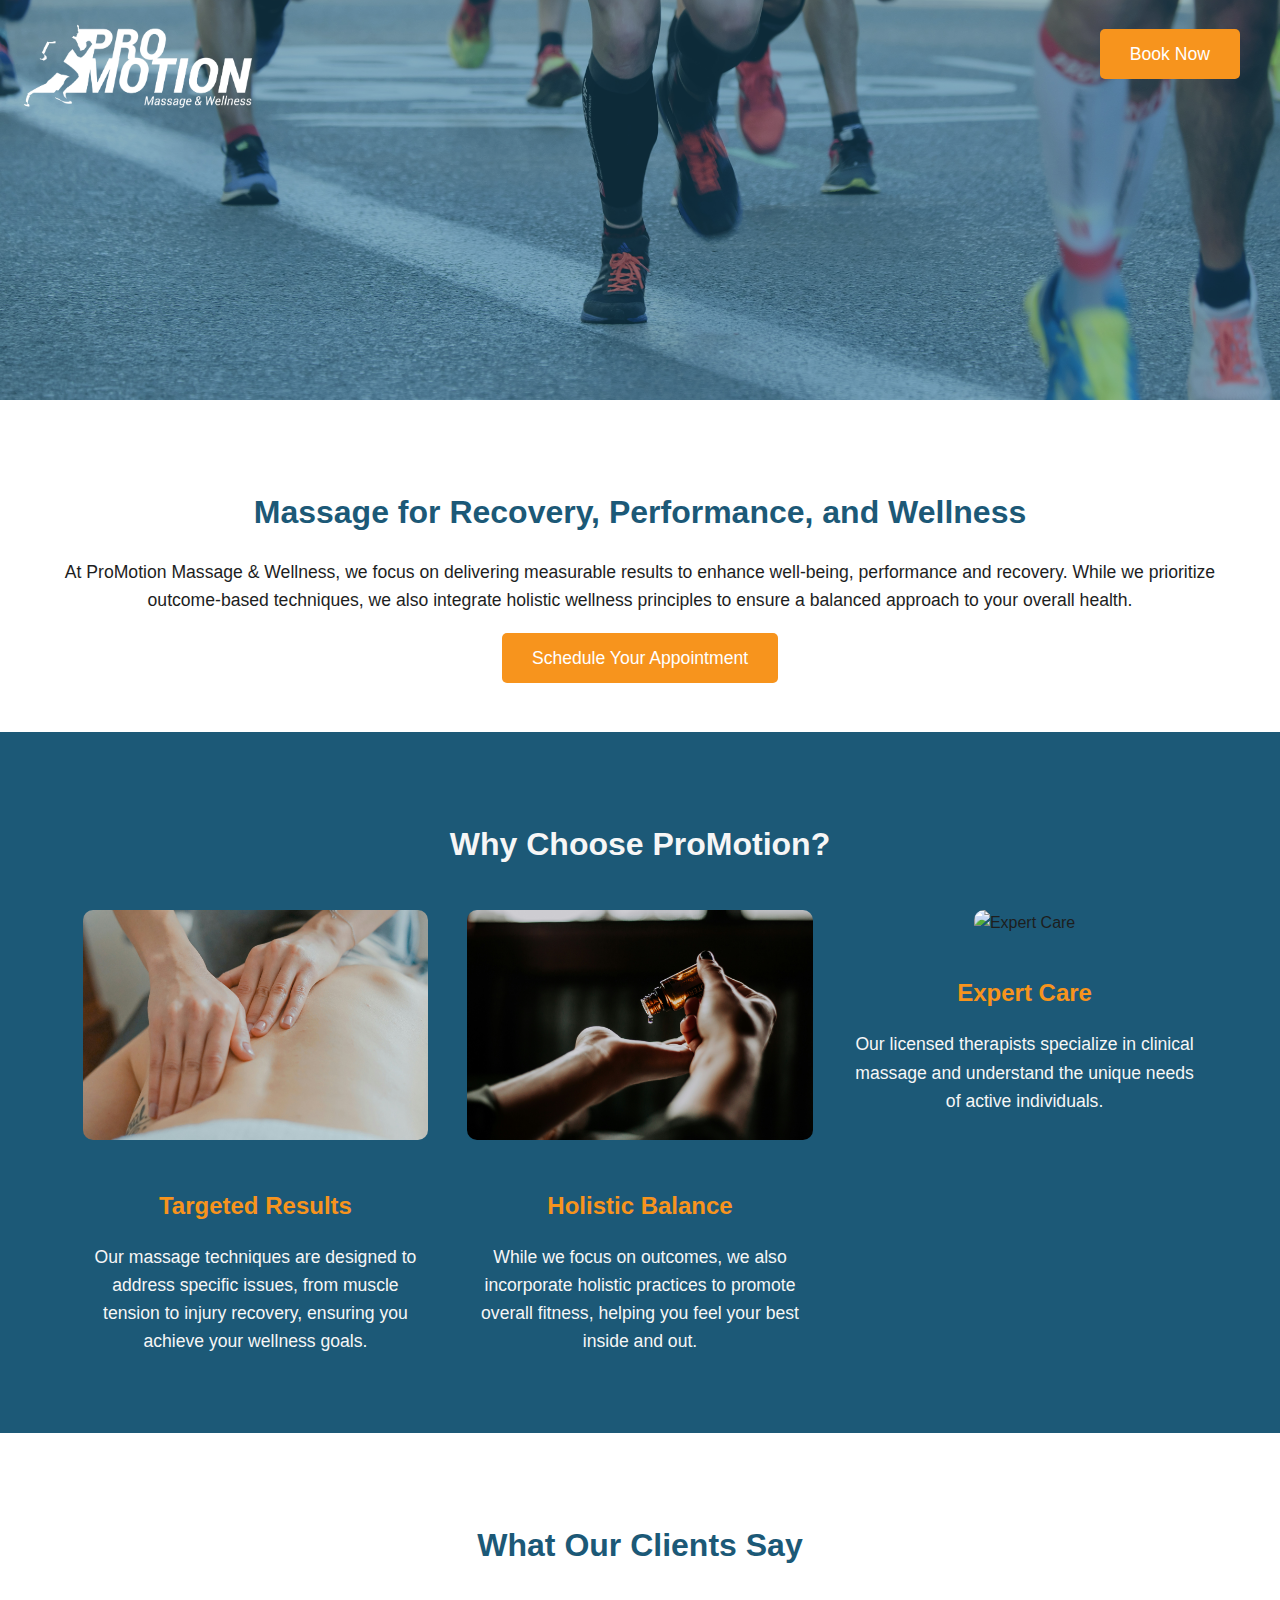
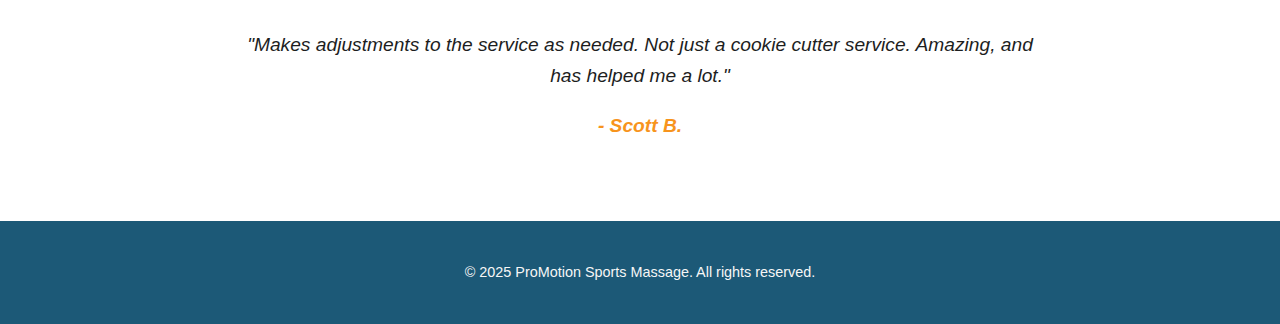
==== index.html @ 9b999c65 "Update title of webpage" ====
<!DOCTYPE html>
<html lang="en">
<head>
  <meta charset="UTF-8">
  <meta name="viewport" content="width=device-width, initial-scale=1.0">
  <title>ProMotion Massage & Wellness</title>
  
  <!-- Google Tag Manager -->
<script>(function (w, d, s, l, i) {
    w[l] = w[l] || []; w[l].push({
      'gtm.start':
        new Date().getTime(), event: 'gtm.js'
    }); var f = d.getElementsByTagName(s)[0],
      j = d.createElement(s), dl = l != 'dataLayer' ? '&l=' + l : ''; j.async = true; j.src =
        'https://www.googletagmanager.com/gtm.js?id=' + i + dl; f.parentNode.insertBefore(j, f);
  })(window, document, 'script', 'dataLayer', 'GTM-WQZTJW72');</script>
  <!-- End Google Tag Manager -->

  <link rel="stylesheet" href="styles.css">
</head>
<body>
  <!-- Google Tag Manager (noscript) -->
  <noscript><iframe src="https://www.googletagmanager.com/ns.html?id=GTM-WQZTJW72" height="0" width="0" style="display:none;visibility:hidden"></iframe></noscript>
  <!-- End Google Tag Manager (noscript) -->

  <header>
    <div class="hero-image">
      <div class="overlay"></div>
      <div class="nav-bar">
        <div class="logo">
          <img src="img/logo-white.png" alt="ProMotion Massage & Wellness logo" />
        </div>
        <div class="booking-btn">
          <a href="https://www.massagebook.com/business/23276932/select-product?ncf_source=friendly_url&src=massagebook" class="cta-button" target="_blank">Book Now</a>
        </div>
      </div>
    </div>
  </header>

  <section class="hero">
    <div class="container">
      <h2>Massage for Recovery, Performance, and Wellness</h2>
      <p>At ProMotion Massage & Wellness, we focus on delivering measurable results to enhance well-being, performance and recovery. While we prioritize outcome-based techniques, we also integrate holistic wellness principles to ensure a balanced approach to your overall health.</p>
      <a href="https://www.massagebook.com/business/23276932/select-product?ncf_source=friendly_url&src=massagebook" class="cta-button" target="_blank">Schedule Your Appointment</a>
    </div>
  </section>

  <section class="benefits">
    <div class="container">
      <h2>Why Choose ProMotion?</h2>
      <div class="benefit-item">
        <img src="img/targeted-results.jpg" alt="Targeted Results">
        <h3>Targeted Results</h3>
        <p>Our massage techniques are designed to address specific issues, from muscle tension to injury recovery, ensuring you achieve your wellness goals.</p>
      </div>
      <div class="benefit-item">
        <img src="img/holistic-balance.jpg" alt="Holistic Balance">
        <h3>Holistic Balance</h3>
        <p>While we focus on outcomes, we also incorporate holistic practices to promote overall fitness, helping you feel your best inside and out.</p>
      </div>
      <div class="benefit-item">
        <img src="img/expert-care.jpg" alt="Expert Care">
        <h3>Expert Care</h3>
        <p>Our licensed therapists specialize in clinical massage and understand the unique needs of active individuals.</p>
      </div>
    </div>
  </section>

  <section class="testimonials">
    <div class="container">
      <h2>What Our Clients Say</h2>
      <div class="testimonial-slider">
        <div class="testimonial active">
          <p>"Makes adjustments to the service as needed. Not just a cookie cutter service. Amazing, and has helped me a lot."</p>
          <p class="author">- Scott B.</p>
        </div>
        <div class="testimonial">
          <p>"Darl is amazing, takes his time targeting problem areas."</p>
          <p class="author">- Anita B.</p>
        </div>
        <div class="testimonial">
          <p>"Don't hesitate. Book your appt now. Your body will thank you. Darl is an approachable and experienced pro. Five stars."</p>
          <p class="author">- Lauren T.</p>
        </div>
        <div class="testimonial">
          <p>"Heather's attention to detail unlocked years of chronic tension for me in a single session. Can't recommend her enough!"</p>
          <p class="author">- Jasmine P.</p>
        </div>
      </div>
    </div>
  </section>

  <footer>
    <div class="container">
      <p>&copy; 2025 ProMotion Sports Massage. All rights reserved.</p>
    </div>
  </footer>

  <script>
    // Simple testimonial slider
    let testimonials = document.querySelectorAll('.testimonial');
    let currentTestimonial = 0;

    function showTestimonial(index) {
      testimonials.forEach((testimonial, i) => {
        testimonial.classList.remove('active');
        if (i === index) {
          testimonial.classList.add('active');
        }
      });
    }

    function nextTestimonial() {
      currentTestimonial = (currentTestimonial + 1) % testimonials.length;
      showTestimonial(currentTestimonial);
    }

    setInterval(nextTestimonial, 5000); // Rotate every 5 seconds
  </script>
</body>
</html>
---- styles.css ----
/* General Styles */
body {
    font-family: Arial, sans-serif;
    margin: 0;
    padding: 0;
    background-color: #ffffff;
    color: #1D1E1E; /* Almost-Black */
    line-height: 1.6;
  }
  
  .container {
    width: 90%;
    max-width: 1200px;
    margin: 0 auto;
    padding: 20px;
  }
  
  /* Header with Hero Image */
  header {
    position: relative;
    text-align: center;
    color: #ffffff;
  }

  header .overlay {
    height: 400px;
    width: 100vw;
    z-index: 2;
    background-color: #1C597777; /* Midnight Blue */
    position: absolute;
  }
  
  .hero-image {
    background-image: url(img/runners.jpg);
    background-color: #1C5977; /* Midnight Blue */
    background-size: cover;
    background-position: center;
    height: 400px;
    display: flex;
    align-items: start;
    justify-content: center;
    position: relative;
  }

  .hero-image .nav-bar {
    display: flex;
    width: 100vw;
    justify-content: space-between;
    align-items: start;
    z-index: 3;
  }

  .hero-image .nav-bar img {
    max-width: 250px;
    padding: 10px;
  }

  .hero-image .nav-bar .booking-btn {
    margin: 40px;
  }
  
  .hero-image h1 {
    font-size: 2.5rem;
    margin: 0;
    position: relative;
    z-index: 2;
  }
  
  .hero-image p {
    font-size: 1.2rem;
    margin: 10px 0 0;
    position: relative;
    z-index: 2;
  }
  
  /* Hero Section */
  .hero {
    background-color: #ffffff;
    text-align: center;
    padding: 40px 0;
  }
  
  .hero h2 {
    color: #1C5977; /* Midnight Blue */
    font-size: 2rem;
    margin-bottom: 20px;
  }
  
  .hero p {
    font-size: 1.1rem;
    margin-bottom: 30px;
  }
  
  .cta-button {
    background-color: #F7941D; /* Orange */
    color: #ffffff;
    padding: 15px 30px;
    text-decoration: none;
    font-size: 1.1rem;
    border-radius: 5px;
    transition: background-color 0.3s ease;
  }
  
  .cta-button:hover {
    background-color: #CC5500; /* Slightly Darker Orange */
  }
  
  /* Benefits Section */
  .benefits {
    background-color: #1C5977; /* Midnight Blue */
    padding: 40px 0;
    text-align: center;
  }
  
  .benefits h2 {
    color: #f6f6f6; /* Almost-White */
    font-size: 2rem;
    margin-bottom: 40px;
  }
  
  .benefit-item {
    display: inline-block;
    width: 30%;
    margin: 0 1.5%;
    vertical-align: top; /* Align columns to the top */
  }
  
  .benefit-item img {
    width: 100%;
    max-width: 400px;
    height: auto;
    border-radius: 10px;
    margin-bottom: 15px;
  }
  
  .benefit-item h3 {
    color: #F7941D; /* Orange */
    font-size: 1.5rem;
    margin-bottom: 10px;
  }
  
  .benefit-item p {
    color: #f6f6f6; /* Almost-White */
    font-size: 1.1rem;
  }
  
  /* Testimonials Section */
  .testimonials {
    background-color: #ffffff;
    padding: 40px 0;
    text-align: center;
  }
  
  .testimonials h2 {
    color: #1C5977; /* Midnight Blue */
    font-size: 2rem;
    margin-bottom: 40px;
  }
  
  .testimonial-slider {
    position: relative;
    max-width: 800px;
    margin: 0 auto;
    height: 150px; /* Fixed height to prevent layout shift */
  }
  
  .testimonial {
    position: absolute;
    width: 100%;
    opacity: 0;
    transition: opacity 0.5s ease-in-out;
  }
  
  .testimonial.active {
    opacity: 1;
  }
  
  .testimonial p {
    font-size: 1.2rem;
    font-style: italic;
    margin-bottom: 10px;
  }
  
  .testimonial .author {
    font-weight: bold;
    color: #F7941D; /* Orange */
  }
  
  /* Footer */
  footer {
    background-color: #1C5977; /* Midnight Blue */
    color: #f6f6f6; /* Almost-White */
    text-align: center;
    padding: 20px 0;
  }
  
  footer p {
    margin: 0;
    font-size: 0.9rem;
  }
  
  /* Responsive Design */
  @media (max-width: 768px) {
    .benefit-item {
      width: 100%;
      margin: 0 0 30px;
    }

    .hero-image {
      align-items: center;
    }
  
    .hero-image h1 {
      font-size: 2rem;
    }
  
    .hero-image p {
      font-size: 1rem;
    }

    .hero-image .nav-bar {
      flex-direction: column;
      align-items: center;
    }
  }
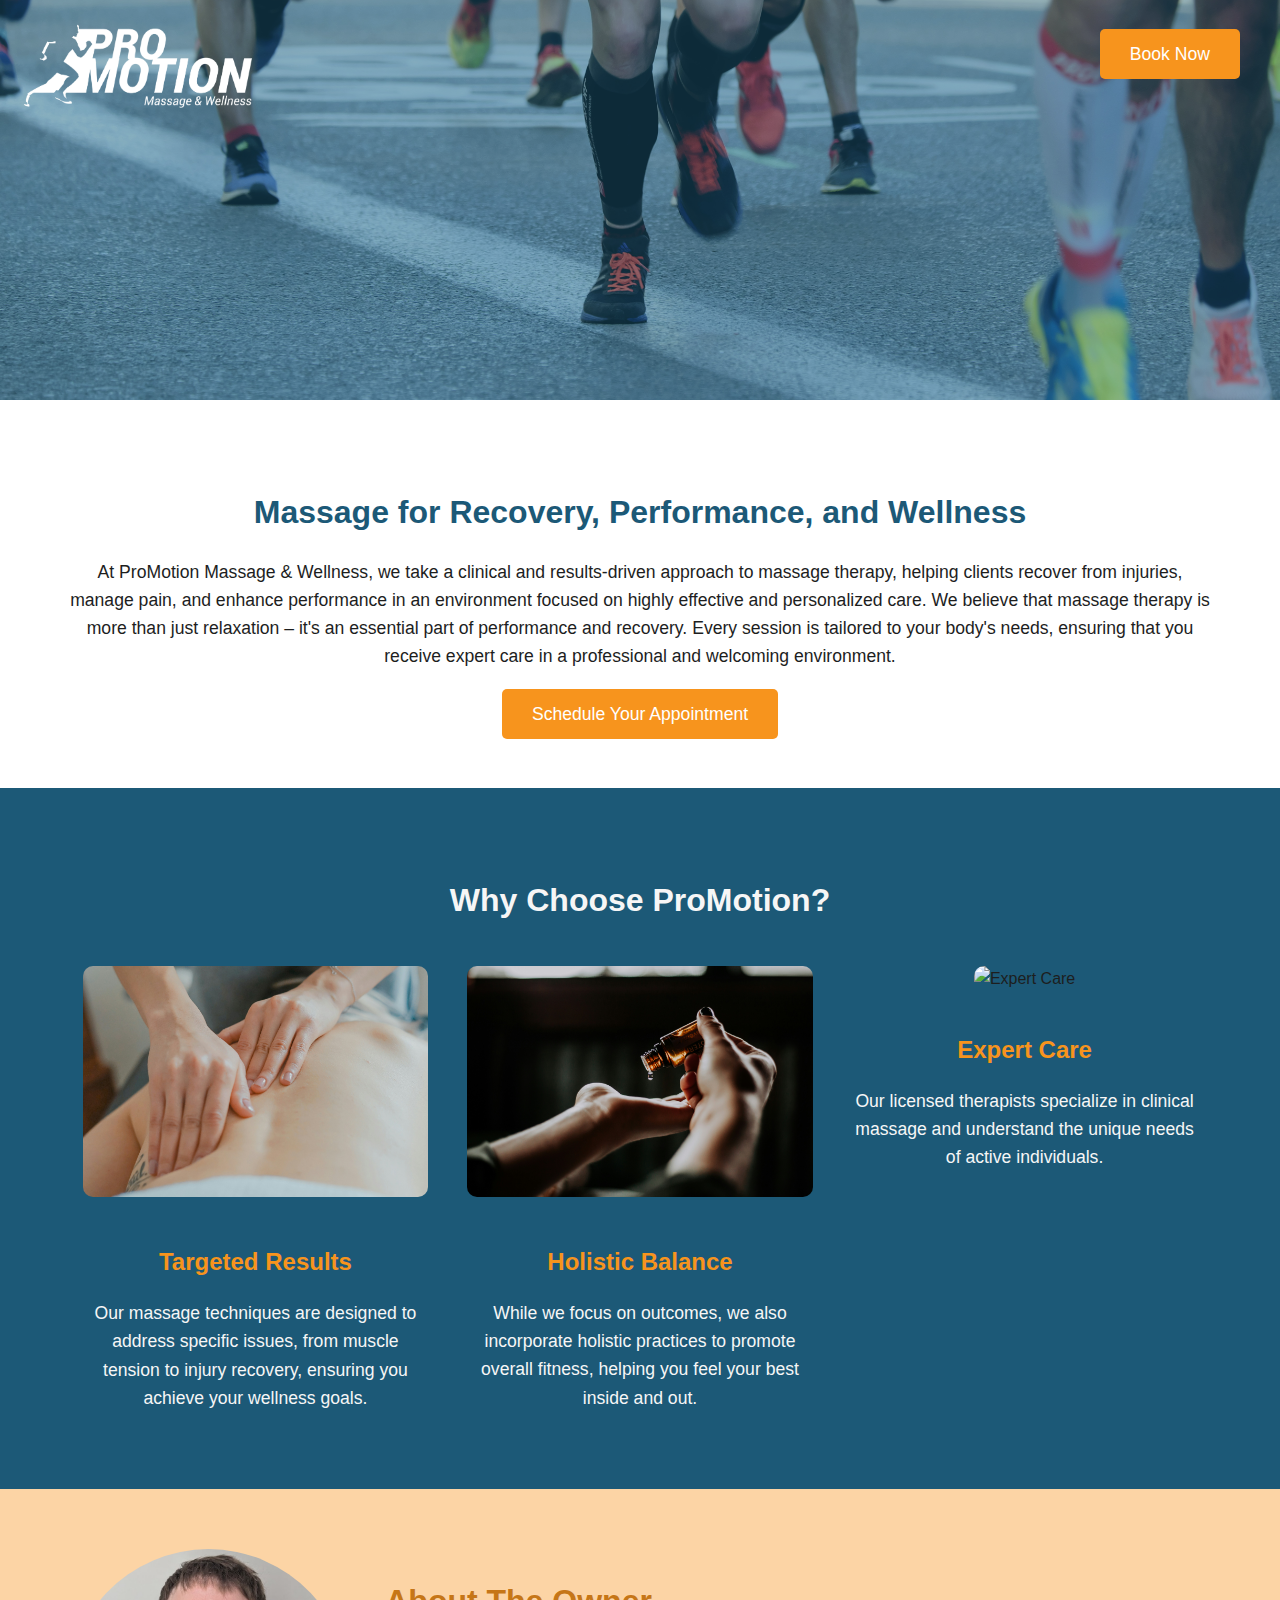
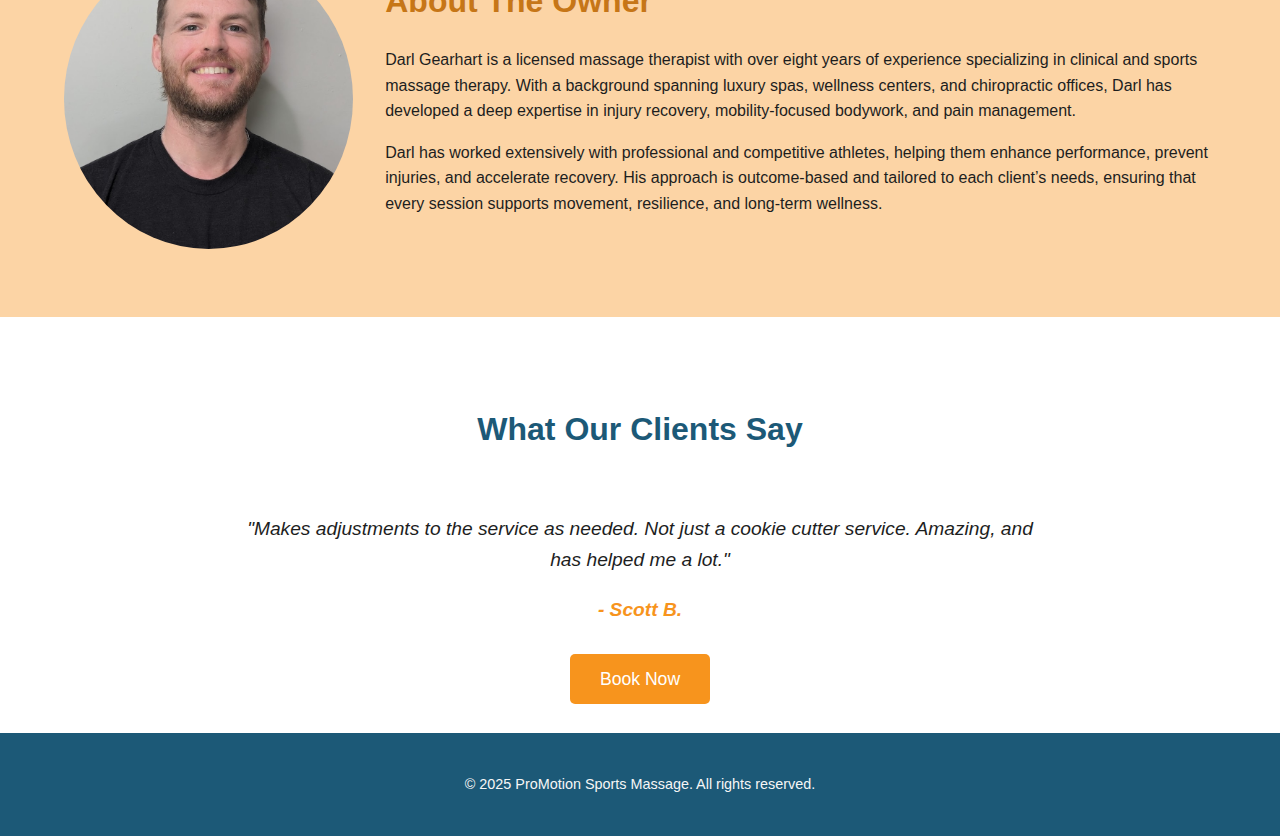
==== commit 59784cd4: "Add bio section and bottom booking button" ====
--- a/index.html
+++ b/index.html
@@ -4,9 +4,10 @@
   <meta charset="UTF-8">
   <meta name="viewport" content="width=device-width, initial-scale=1.0">
   <title>ProMotion Massage & Wellness</title>
+  <link rel="icon" type="image/x-icon" href="/img/favicon.png">
   
   <!-- Google Tag Manager -->
-<script>(function (w, d, s, l, i) {
+  <script>(function (w, d, s, l, i) {
     w[l] = w[l] || []; w[l].push({
       'gtm.start':
         new Date().getTime(), event: 'gtm.js'
@@ -40,7 +41,7 @@
   <section class="hero">
     <div class="container">
       <h2>Massage for Recovery, Performance, and Wellness</h2>
-      <p>At ProMotion Massage & Wellness, we focus on delivering measurable results to enhance well-being, performance and recovery. While we prioritize outcome-based techniques, we also integrate holistic wellness principles to ensure a balanced approach to your overall health.</p>
+      <p>At ProMotion Massage & Wellness, we take a clinical and results-driven approach to massage therapy, helping clients recover from injuries, manage pain, and enhance performance in an environment focused on highly effective and personalized care. We believe that massage therapy is more than just relaxation &ndash; it's an essential part of performance and recovery. Every session is tailored to your body's needs, ensuring that you receive expert care in a professional and welcoming environment.</p>
       <a href="https://www.massagebook.com/business/23276932/select-product?ncf_source=friendly_url&src=massagebook" class="cta-button" target="_blank">Schedule Your Appointment</a>
     </div>
   </section>
@@ -66,6 +67,19 @@
     </div>
   </section>
 
+  <section class="bio">
+    <div class="container">
+      <div class="bio-photo">
+        <img src="img/darl-photo.jpg" alt="Photo of Darl Gearhart">
+      </div>
+      <div class="bio-copy">
+      <h2>About The Owner</h2>
+      <p>Darl Gearhart is a licensed massage therapist with over eight years of experience specializing in clinical and sports massage therapy. With a background spanning luxury spas, wellness centers, and chiropractic offices, Darl has developed a deep expertise in injury recovery, mobility-focused bodywork, and pain management.</p>
+      <p>Darl has worked extensively with professional and competitive athletes, helping them enhance performance, prevent injuries, and accelerate recovery. His approach is outcome-based and tailored to each client’s needs, ensuring that every session supports movement, resilience, and long-term wellness.</p>
+      </div>
+    </div>
+  </section>
+
   <section class="testimonials">
     <div class="container">
       <h2>What Our Clients Say</h2>
@@ -87,6 +101,9 @@
           <p class="author">- Jasmine P.</p>
         </div>
       </div>
+    </div>
+    <div class="booking-btn">
+      <a href="https://www.massagebook.com/business/23276932/select-product?ncf_source=friendly_url&src=massagebook" class="cta-button" target="_blank">Book Now</a>
     </div>
   </section>
 
--- a/styles.css
+++ b/styles.css
@@ -143,6 +143,29 @@
     color: #f6f6f6; /* Almost-White */
     font-size: 1.1rem;
   }
+
+  /* Bio Section */
+  .bio {
+    background-color: #FCD4A5; /* Lightest Orange */
+    padding: 40px 0;
+  }
+
+  .bio h2 {
+    color: #C67617; /* Darkest Orange */
+    font-size: 2rem;
+    margin-bottom: 20px;
+  }
+
+  .bio .container {
+    display: flex;
+    gap: 2rem;
+  }
+
+  .bio .bio-photo img {
+    width: 100%;
+    height: auto;
+    border-radius: 50%;
+  }
   
   /* Testimonials Section */
   .testimonials {
@@ -222,4 +245,28 @@
       flex-direction: column;
       align-items: center;
     }
+
+    .bio .container {
+      flex-direction: column;
+    }
+
+    .bio .bio-copy {
+      text-align: center;
+    }
+
+    .bio .bio-copy h2 {
+      margin-top: 0;
+    }
+
+    .bio .bio-photo img {
+      padding-top: 2rem;
+    }
+
+    .testimonials .booking-btn {
+      margin-top: 3rem;
+    }
+
+    .hero, .benefits, .bio, .testimonial {
+      padding-top: 0;
+    }
   }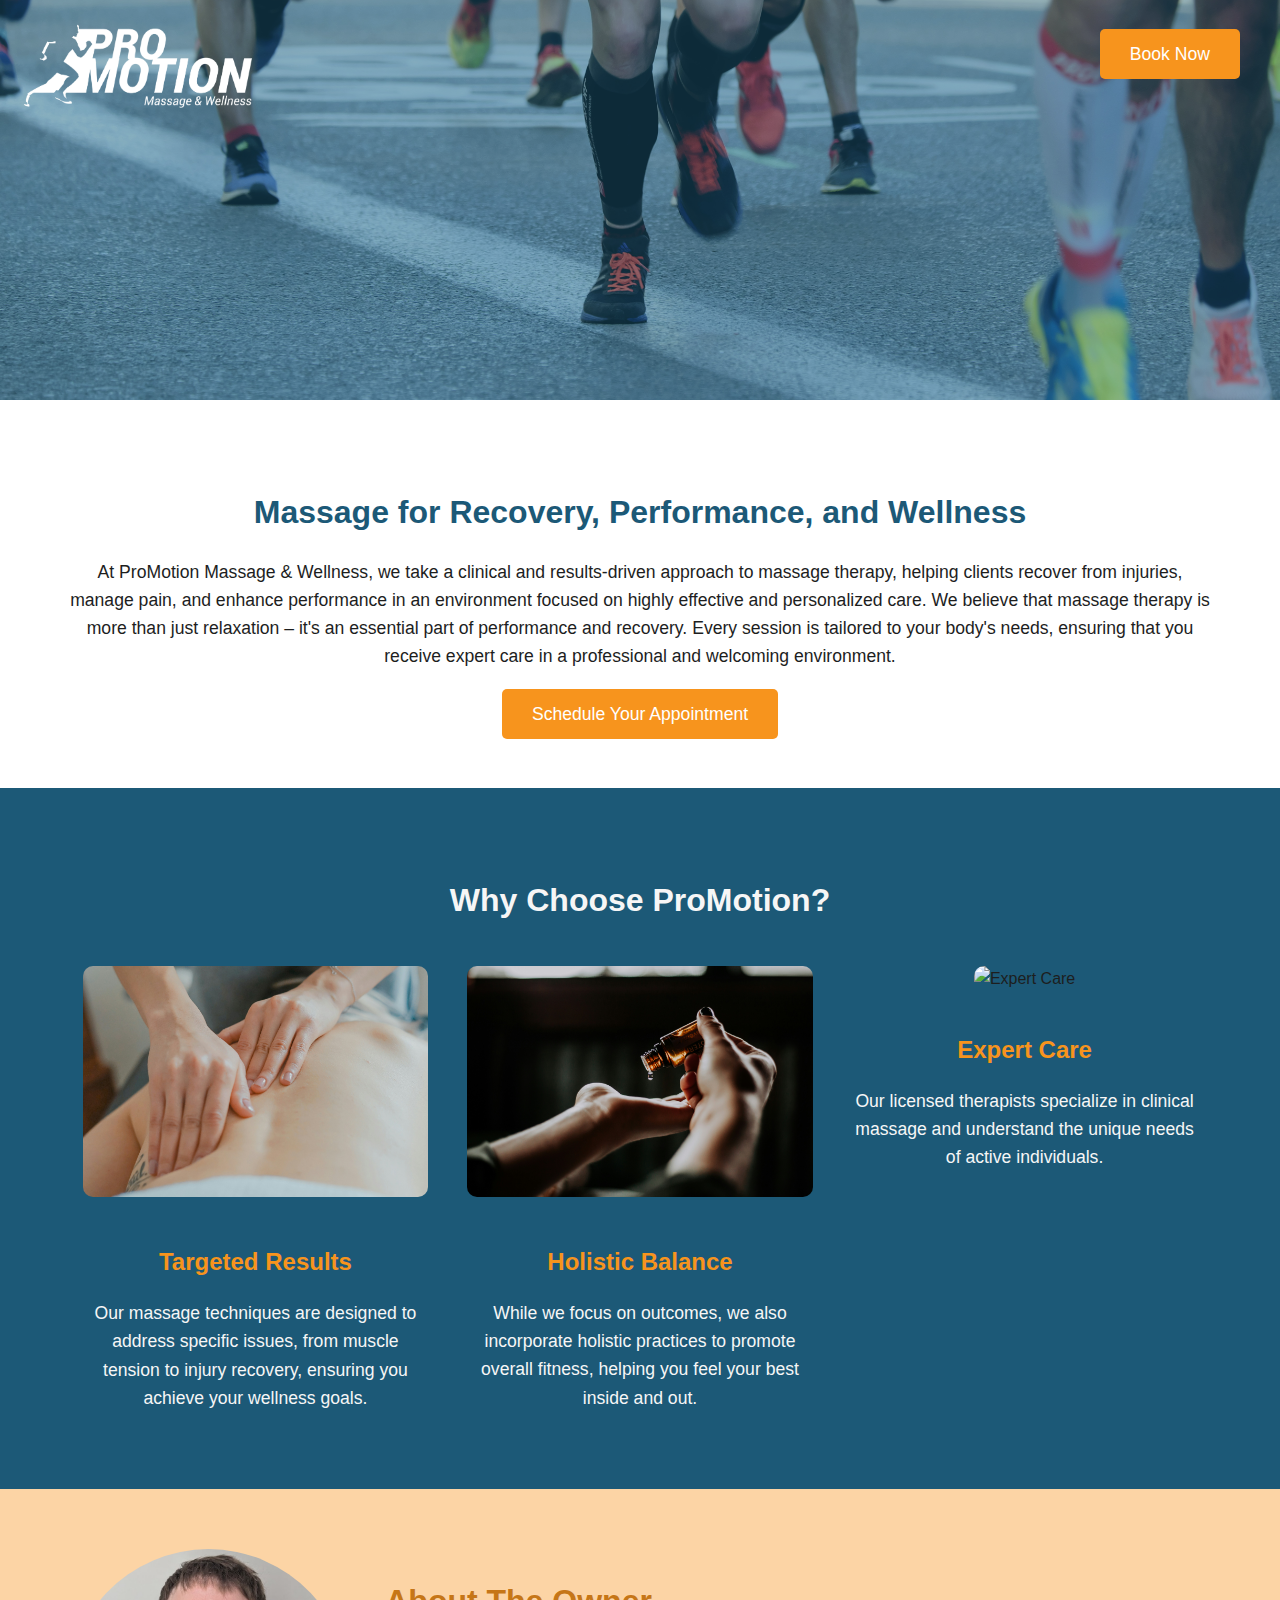
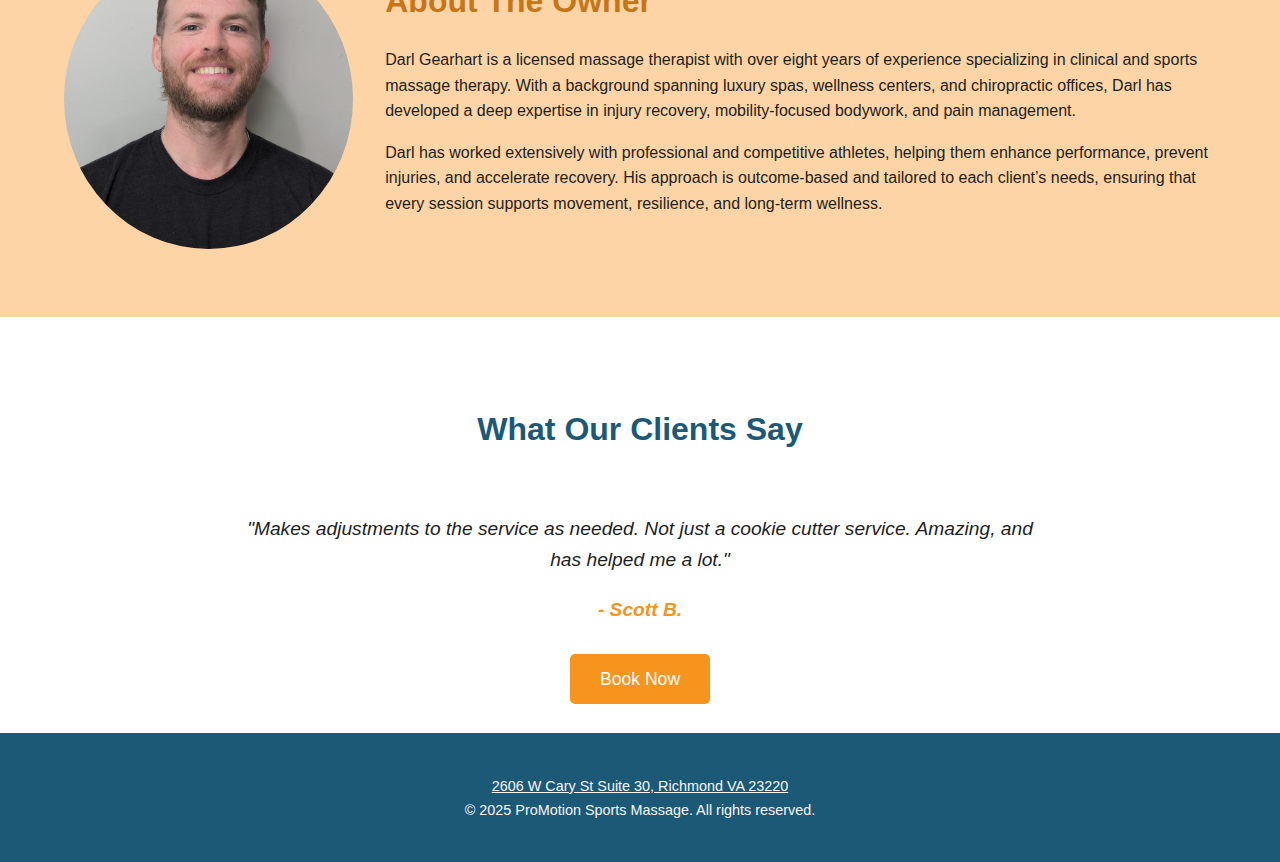
==== commit 29bfb508: "Add address link to footer" ====
--- a/index.html
+++ b/index.html
@@ -109,6 +109,7 @@
 
   <footer>
     <div class="container">
+      <a href="https://maps.app.goo.gl/rJU3pyCGcM8Zp4T17" target="_blank">2606 W Cary St Suite 30, Richmond VA 23220</a>
       <p>&copy; 2025 ProMotion Sports Massage. All rights reserved.</p>
     </div>
   </footer>
--- a/styles.css
+++ b/styles.css
@@ -1,272 +1,281 @@
 /* General Styles */
 body {
-    font-family: Arial, sans-serif;
-    margin: 0;
-    padding: 0;
-    background-color: #ffffff;
-    color: #1D1E1E; /* Almost-Black */
-    line-height: 1.6;
-  }
-  
-  .container {
-    width: 90%;
-    max-width: 1200px;
-    margin: 0 auto;
-    padding: 20px;
-  }
-  
-  /* Header with Hero Image */
-  header {
-    position: relative;
+  font-family: Arial, sans-serif;
+  margin: 0;
+  padding: 0;
+  background-color: #ffffff;
+  color: #1D1E1E; /* Almost-Black */
+  line-height: 1.6;
+}
+
+.container {
+  width: 90%;
+  max-width: 1200px;
+  margin: 0 auto;
+  padding: 20px;
+}
+
+/* Header with Hero Image */
+header {
+  position: relative;
+  text-align: center;
+  color: #ffffff;
+}
+
+header .overlay {
+  height: 400px;
+  width: 100vw;
+  z-index: 2;
+  background-color: #1C597777; /* Midnight Blue */
+  position: absolute;
+}
+
+.hero-image {
+  background-image: url(img/runners.jpg);
+  background-color: #1C5977; /* Midnight Blue */
+  background-size: cover;
+  background-position: center;
+  height: 400px;
+  display: flex;
+  align-items: start;
+  justify-content: center;
+  position: relative;
+}
+
+.hero-image .nav-bar {
+  display: flex;
+  width: 100vw;
+  justify-content: space-between;
+  align-items: start;
+  z-index: 3;
+}
+
+.hero-image .nav-bar img {
+  max-width: 250px;
+  padding: 10px;
+}
+
+.hero-image .nav-bar .booking-btn {
+  margin: 40px;
+}
+
+.hero-image h1 {
+  font-size: 2.5rem;
+  margin: 0;
+  position: relative;
+  z-index: 2;
+}
+
+.hero-image p {
+  font-size: 1.2rem;
+  margin: 10px 0 0;
+  position: relative;
+  z-index: 2;
+}
+
+/* Hero Section */
+.hero {
+  background-color: #ffffff;
+  text-align: center;
+  padding: 40px 0;
+}
+
+.hero h2 {
+  color: #1C5977; /* Midnight Blue */
+  font-size: 2rem;
+  margin-bottom: 20px;
+}
+
+.hero p {
+  font-size: 1.1rem;
+  margin-bottom: 30px;
+}
+
+.cta-button {
+  background-color: #F7941D; /* Orange */
+  color: #ffffff;
+  padding: 15px 30px;
+  text-decoration: none;
+  font-size: 1.1rem;
+  border-radius: 5px;
+  transition: background-color 0.3s ease;
+}
+
+.cta-button:hover {
+  background-color: #CC5500; /* Slightly Darker Orange */
+}
+
+/* Benefits Section */
+.benefits {
+  background-color: #1C5977; /* Midnight Blue */
+  padding: 40px 0;
+  text-align: center;
+}
+
+.benefits h2 {
+  color: #f6f6f6; /* Almost-White */
+  font-size: 2rem;
+  margin-bottom: 40px;
+}
+
+.benefit-item {
+  display: inline-block;
+  width: 30%;
+  margin: 0 1.5%;
+  vertical-align: top; /* Align columns to the top */
+}
+
+.benefit-item img {
+  width: 100%;
+  max-width: 400px;
+  height: auto;
+  border-radius: 10px;
+  margin-bottom: 15px;
+}
+
+.benefit-item h3 {
+  color: #F7941D; /* Orange */
+  font-size: 1.5rem;
+  margin-bottom: 10px;
+}
+
+.benefit-item p {
+  color: #f6f6f6; /* Almost-White */
+  font-size: 1.1rem;
+}
+
+/* Bio Section */
+.bio {
+  background-color: #FCD4A5; /* Lightest Orange */
+  padding: 40px 0;
+}
+
+.bio h2 {
+  color: #C67617; /* Darkest Orange */
+  font-size: 2rem;
+  margin-bottom: 20px;
+}
+
+.bio .container {
+  display: flex;
+  gap: 2rem;
+}
+
+.bio .bio-photo img {
+  width: 100%;
+  height: auto;
+  border-radius: 50%;
+}
+
+/* Testimonials Section */
+.testimonials {
+  background-color: #ffffff;
+  padding: 40px 0;
+  text-align: center;
+}
+
+.testimonials h2 {
+  color: #1C5977; /* Midnight Blue */
+  font-size: 2rem;
+  margin-bottom: 40px;
+}
+
+.testimonial-slider {
+  position: relative;
+  max-width: 800px;
+  margin: 0 auto;
+  height: 150px; /* Fixed height to prevent layout shift */
+}
+
+.testimonial {
+  position: absolute;
+  width: 100%;
+  opacity: 0;
+  transition: opacity 0.5s ease-in-out;
+}
+
+.testimonial.active {
+  opacity: 1;
+}
+
+.testimonial p {
+  font-size: 1.2rem;
+  font-style: italic;
+  margin-bottom: 10px;
+}
+
+.testimonial .author {
+  font-weight: bold;
+  color: #F7941D; /* Orange */
+}
+
+/* Footer */
+footer {
+  background-color: #1C5977; /* Midnight Blue */
+  color: #f6f6f6; /* Almost-White */
+  text-align: center;
+  padding: 20px 0;
+}
+
+footer p {
+  margin: 0;
+  font-size: 0.9rem;
+}
+
+footer a {
+  font-size: .9rem;
+  color: #f6f6f6; /* Almost-White */
+}
+
+footer a:visited {
+  color: #8ea3b8; /* Lighter Midnight Blue */
+}
+
+/* Responsive Design */
+@media (max-width: 768px) {
+  .benefit-item {
+    width: 100%;
+    margin: 0 0 30px;
+  }
+
+  .hero-image {
+    align-items: center;
+  }
+
+  .hero-image h1 {
+    font-size: 2rem;
+  }
+
+  .hero-image p {
+    font-size: 1rem;
+  }
+
+  .hero-image .nav-bar {
+    flex-direction: column;
+    align-items: center;
+  }
+
+  .bio .container {
+    flex-direction: column;
+  }
+
+  .bio .bio-copy {
     text-align: center;
-    color: #ffffff;
-  }
-
-  header .overlay {
-    height: 400px;
-    width: 100vw;
-    z-index: 2;
-    background-color: #1C597777; /* Midnight Blue */
-    position: absolute;
-  }
-  
-  .hero-image {
-    background-image: url(img/runners.jpg);
-    background-color: #1C5977; /* Midnight Blue */
-    background-size: cover;
-    background-position: center;
-    height: 400px;
-    display: flex;
-    align-items: start;
-    justify-content: center;
-    position: relative;
-  }
-
-  .hero-image .nav-bar {
-    display: flex;
-    width: 100vw;
-    justify-content: space-between;
-    align-items: start;
-    z-index: 3;
-  }
-
-  .hero-image .nav-bar img {
-    max-width: 250px;
-    padding: 10px;
-  }
-
-  .hero-image .nav-bar .booking-btn {
-    margin: 40px;
-  }
-  
-  .hero-image h1 {
-    font-size: 2.5rem;
-    margin: 0;
-    position: relative;
-    z-index: 2;
-  }
-  
-  .hero-image p {
-    font-size: 1.2rem;
-    margin: 10px 0 0;
-    position: relative;
-    z-index: 2;
-  }
-  
-  /* Hero Section */
-  .hero {
-    background-color: #ffffff;
-    text-align: center;
-    padding: 40px 0;
-  }
-  
-  .hero h2 {
-    color: #1C5977; /* Midnight Blue */
-    font-size: 2rem;
-    margin-bottom: 20px;
-  }
-  
-  .hero p {
-    font-size: 1.1rem;
-    margin-bottom: 30px;
-  }
-  
-  .cta-button {
-    background-color: #F7941D; /* Orange */
-    color: #ffffff;
-    padding: 15px 30px;
-    text-decoration: none;
-    font-size: 1.1rem;
-    border-radius: 5px;
-    transition: background-color 0.3s ease;
-  }
-  
-  .cta-button:hover {
-    background-color: #CC5500; /* Slightly Darker Orange */
-  }
-  
-  /* Benefits Section */
-  .benefits {
-    background-color: #1C5977; /* Midnight Blue */
-    padding: 40px 0;
-    text-align: center;
-  }
-  
-  .benefits h2 {
-    color: #f6f6f6; /* Almost-White */
-    font-size: 2rem;
-    margin-bottom: 40px;
-  }
-  
-  .benefit-item {
-    display: inline-block;
-    width: 30%;
-    margin: 0 1.5%;
-    vertical-align: top; /* Align columns to the top */
-  }
-  
-  .benefit-item img {
-    width: 100%;
-    max-width: 400px;
-    height: auto;
-    border-radius: 10px;
-    margin-bottom: 15px;
-  }
-  
-  .benefit-item h3 {
-    color: #F7941D; /* Orange */
-    font-size: 1.5rem;
-    margin-bottom: 10px;
-  }
-  
-  .benefit-item p {
-    color: #f6f6f6; /* Almost-White */
-    font-size: 1.1rem;
-  }
-
-  /* Bio Section */
-  .bio {
-    background-color: #FCD4A5; /* Lightest Orange */
-    padding: 40px 0;
-  }
-
-  .bio h2 {
-    color: #C67617; /* Darkest Orange */
-    font-size: 2rem;
-    margin-bottom: 20px;
-  }
-
-  .bio .container {
-    display: flex;
-    gap: 2rem;
+  }
+
+  .bio .bio-copy h2 {
+    margin-top: 0;
   }
 
   .bio .bio-photo img {
-    width: 100%;
-    height: auto;
-    border-radius: 50%;
-  }
-  
-  /* Testimonials Section */
-  .testimonials {
-    background-color: #ffffff;
-    padding: 40px 0;
-    text-align: center;
-  }
-  
-  .testimonials h2 {
-    color: #1C5977; /* Midnight Blue */
-    font-size: 2rem;
-    margin-bottom: 40px;
-  }
-  
-  .testimonial-slider {
-    position: relative;
-    max-width: 800px;
-    margin: 0 auto;
-    height: 150px; /* Fixed height to prevent layout shift */
-  }
-  
-  .testimonial {
-    position: absolute;
-    width: 100%;
-    opacity: 0;
-    transition: opacity 0.5s ease-in-out;
-  }
-  
-  .testimonial.active {
-    opacity: 1;
-  }
-  
-  .testimonial p {
-    font-size: 1.2rem;
-    font-style: italic;
-    margin-bottom: 10px;
-  }
-  
-  .testimonial .author {
-    font-weight: bold;
-    color: #F7941D; /* Orange */
-  }
-  
-  /* Footer */
-  footer {
-    background-color: #1C5977; /* Midnight Blue */
-    color: #f6f6f6; /* Almost-White */
-    text-align: center;
-    padding: 20px 0;
-  }
-  
-  footer p {
-    margin: 0;
-    font-size: 0.9rem;
-  }
-  
-  /* Responsive Design */
-  @media (max-width: 768px) {
-    .benefit-item {
-      width: 100%;
-      margin: 0 0 30px;
-    }
-
-    .hero-image {
-      align-items: center;
-    }
-  
-    .hero-image h1 {
-      font-size: 2rem;
-    }
-  
-    .hero-image p {
-      font-size: 1rem;
-    }
-
-    .hero-image .nav-bar {
-      flex-direction: column;
-      align-items: center;
-    }
-
-    .bio .container {
-      flex-direction: column;
-    }
-
-    .bio .bio-copy {
-      text-align: center;
-    }
-
-    .bio .bio-copy h2 {
-      margin-top: 0;
-    }
-
-    .bio .bio-photo img {
-      padding-top: 2rem;
-    }
-
-    .testimonials .booking-btn {
-      margin-top: 3rem;
-    }
-
-    .hero, .benefits, .bio, .testimonial {
-      padding-top: 0;
-    }
-  }+    padding-top: 2rem;
+  }
+
+  .testimonials .booking-btn {
+    margin-top: 3rem;
+  }
+
+  .hero, .benefits, .bio, .testimonial {
+    padding-top: 0;
+  }
+}